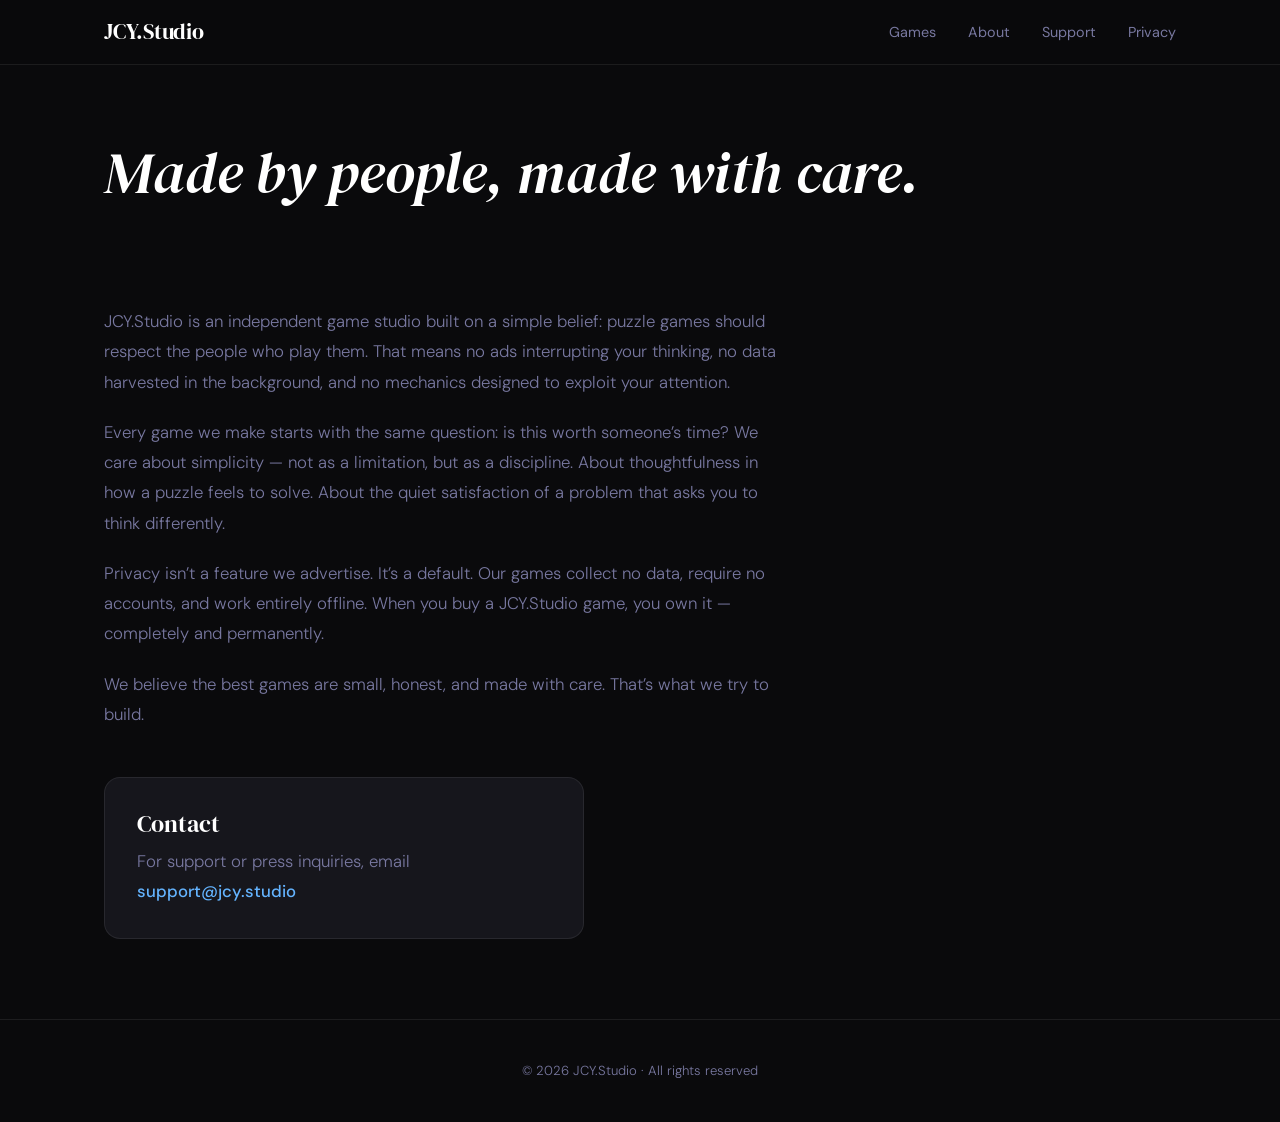
==== about.html @ 0f06533d "Update copyright dates to 2026 and revise About headline - Update all footer copyright years from 20" ====
<!DOCTYPE html>
<html lang="en">
<head>
  <meta charset="UTF-8">
  <meta name="viewport" content="width=device-width, initial-scale=1.0">
  <title>About — JCY.Studio</title>
  <meta name="description" content="JCY.Studio is an independent game studio focused on simplicity, thoughtfulness, and respect for the player.">
  <link rel="stylesheet" href="style.css">
</head>
<body>

  <!-- Nav -->
  <nav class="nav">
    <div class="container">
      <a href="index.html" class="nav-logo">JCY.Studio</a>
      <button class="nav-toggle" aria-label="Toggle menu" onclick="document.querySelector('.nav-links').classList.toggle('open')">&#9776;</button>
      <ul class="nav-links">
        <li><a href="index.html#games">Games</a></li>
        <li><a href="about.html">About</a></li>
        <li><a href="support.html">Support</a></li>
        <li><a href="privacy.html">Privacy</a></li>
      </ul>
    </div>
  </nav>

  <!-- Content -->
  <section class="hero" style="min-height:auto; padding-top:140px; padding-bottom:0;">
    <div class="container">
      <h1 class="hero-tagline fade-up" style="font-style:italic;">Made by people, made with care.</h1>
    </div>
  </section>

  <section class="content-section about-content">
    <div class="container">
      <p class="fade-up">JCY.Studio is an independent game studio built on a simple belief: puzzle games should respect the people who play them. That means no ads interrupting your thinking, no data harvested in the background, and no mechanics designed to exploit your attention.</p>
      <p class="fade-up fade-up-d1">Every game we make starts with the same question: is this worth someone&rsquo;s time? We care about simplicity &mdash; not as a limitation, but as a discipline. About thoughtfulness in how a puzzle feels to solve. About the quiet satisfaction of a problem that asks you to think differently.</p>
      <p class="fade-up fade-up-d2">Privacy isn&rsquo;t a feature we advertise. It&rsquo;s a default. Our games collect no data, require no accounts, and work entirely offline. When you buy a JCY.Studio game, you own it &mdash; completely and permanently.</p>
      <p class="fade-up fade-up-d3">We believe the best games are small, honest, and made with care. That&rsquo;s what we try to build.</p>

      <div class="contact-block fade-up fade-up-d3">
        <h3>Contact</h3>
        <p style="color:var(--muted); font-weight:300;">For support or press inquiries, email <a href="mailto:support@jcy.studio">support@jcy.studio</a></p>
      </div>
    </div>
  </section>

  <!-- Footer -->
  <footer class="footer">
    <div class="container">
      <p>&copy; 2026 JCY.Studio &middot; All rights reserved</p>
    </div>
  </footer>

</body>
</html>
---- style.css ----
/* ── JCY.Studio — Design System ────────────────────────── */

@import url('https://fonts.googleapis.com/css2?family=DM+Sans:wght@300;400;500&family=DM+Serif+Display:ital@0;1&display=swap');

/* ── Tokens ──────────────────────────────────────────────── */
:root {
  --black: #0a0a0c;
  --off-black: #111115;
  --surface: #16161c;
  --border: rgba(255,255,255,0.08);
  --text: #e8e8f0;
  --muted: #7878a0;
  --white: #ffffff;
  --accent: #64b4ff;
  --radius: 16px;
  --radius-sm: 10px;
}

/* Per-game accent overrides */
body.accent-blue    { --accent: #64b4ff; }
body.accent-amber   { --accent: #ffbe64; }
body.accent-violet  { --accent: #dc50ff; }

/* ── Reset ───────────────────────────────────────────────── */
*, *::before, *::after { margin: 0; padding: 0; box-sizing: border-box; }

html {
  font-size: 16px;
  scroll-behavior: smooth;
  -webkit-font-smoothing: antialiased;
}

body {
  font-family: 'DM Sans', system-ui, sans-serif;
  font-weight: 400;
  color: var(--text);
  background: var(--black);
  line-height: 1.65;
  overflow-x: hidden;
}

img { display: block; max-width: 100%; height: auto; }
a   { color: inherit; text-decoration: none; }

/* ── Typography ──────────────────────────────────────────── */
h1, h2, h3 {
  font-family: 'DM Serif Display', serif;
  font-weight: 400;
  line-height: 1.15;
}

h1 { font-size: clamp(2.2rem, 5vw, 3.6rem); }
h2 { font-size: clamp(1.6rem, 3.5vw, 2.4rem); }
h3 { font-size: clamp(1.15rem, 2vw, 1.5rem); }

p { max-width: 640px; }

.muted { color: var(--muted); }

/* ── Layout ──────────────────────────────────────────────── */
.container {
  width: 100%;
  max-width: 1120px;
  margin: 0 auto;
  padding: 0 24px;
}

section {
  padding: 96px 0;
}

/* ── Nav ─────────────────────────────────────────────────── */
.nav {
  position: fixed;
  top: 0; left: 0; right: 0;
  z-index: 100;
  background: rgba(10,10,12,0.82);
  backdrop-filter: blur(16px);
  -webkit-backdrop-filter: blur(16px);
  border-bottom: 1px solid var(--border);
}

.nav .container {
  display: flex;
  align-items: center;
  justify-content: space-between;
  height: 64px;
}

.nav-logo {
  font-family: 'DM Serif Display', serif;
  font-size: 1.35rem;
  color: var(--white);
  letter-spacing: -0.01em;
}

.nav-links {
  display: flex;
  gap: 32px;
  list-style: none;
}

.nav-links a {
  font-size: 0.9rem;
  font-weight: 400;
  color: var(--muted);
  transition: color 0.2s;
}

.nav-links a:hover { color: var(--white); }

/* Mobile nav toggle */
.nav-toggle {
  display: none;
  background: none;
  border: none;
  color: var(--white);
  font-size: 1.5rem;
  cursor: pointer;
}

/* ── Hero ─────────────────────────────────────────────────── */
.hero {
  min-height: 90vh;
  display: flex;
  align-items: center;
  padding-top: 64px;
  position: relative;
  overflow: hidden;
}

.hero-inner {
  display: grid;
  grid-template-columns: 1fr 1fr;
  gap: 48px;
  align-items: center;
  width: 100%;
}

.hero-text { z-index: 2; }

.hero-tagline {
  font-family: 'DM Serif Display', serif;
  font-style: italic;
  color: var(--white);
  margin-bottom: 20px;
}

.hero-body {
  font-weight: 300;
  font-size: 1.1rem;
  color: var(--muted);
  margin-bottom: 32px;
  max-width: 520px;
}

/* ── Glow backgrounds ────────────────────────────────────── */
.hero-glow {
  position: absolute;
  border-radius: 50%;
  filter: blur(120px);
  opacity: 0.18;
  pointer-events: none;
  z-index: 0;
}

.glow-blue {
  width: 600px; height: 600px;
  background: #64b4ff;
  left: -10%; top: 10%;
}

.glow-amber {
  width: 500px; height: 500px;
  background: #ffbe64;
  right: -5%; top: 30%;
}

.glow-accent {
  width: 600px; height: 600px;
  background: var(--accent);
  left: -10%; top: 10%;
}

.glow-accent-r {
  width: 400px; height: 400px;
  background: var(--accent);
  right: -8%; bottom: 0;
  opacity: 0.1;
}

/* ── Buttons ─────────────────────────────────────────────── */
.btn {
  display: inline-flex;
  align-items: center;
  gap: 8px;
  padding: 14px 28px;
  border-radius: 100px;
  font-family: 'DM Sans', sans-serif;
  font-weight: 500;
  font-size: 0.95rem;
  transition: transform 0.2s, box-shadow 0.2s;
  border: none;
  cursor: pointer;
}

.btn:hover {
  transform: translateY(-2px);
  box-shadow: 0 8px 24px rgba(0,0,0,0.4);
}

.btn-accent {
  background: var(--accent);
  color: var(--black);
}

.btn-outline {
  background: transparent;
  color: var(--text);
  border: 1px solid var(--border);
}

.btn-outline:hover {
  border-color: rgba(255,255,255,0.2);
}

/* ── Device Mockup ───────────────────────────────────────── */
.device-frame {
  position: relative;
  z-index: 2;
}

.device-mockup {
  width: 280px;
  border-radius: 32px;
  border: 3px solid rgba(255,255,255,0.1);
  box-shadow:
    0 24px 80px rgba(0,0,0,0.5),
    0 0 0 1px rgba(255,255,255,0.04);
  overflow: hidden;
}

.device-group {
  display: flex;
  gap: 24px;
  justify-content: center;
  align-items: flex-start;
}

.device-group .device-mockup:nth-child(2) {
  margin-top: 48px;
}

/* ── Game Cards (index) ──────────────────────────────────── */
.games-grid {
  display: grid;
  grid-template-columns: repeat(3, 1fr);
  gap: 24px;
}

.game-card {
  background: var(--surface);
  border: 1px solid var(--border);
  border-radius: var(--radius);
  padding: 40px 32px;
  transition: transform 0.25s, border-color 0.25s, box-shadow 0.25s;
  display: flex;
  flex-direction: column;
}

.game-card:hover {
  transform: translateY(-4px);
  border-color: var(--accent);
  box-shadow: 0 12px 40px rgba(0,0,0,0.3);
}

.game-card-icon {
  font-size: 2.4rem;
  margin-bottom: 16px;
}

.game-card h3 {
  color: var(--white);
  margin-bottom: 8px;
}

.game-card p {
  color: var(--muted);
  font-size: 0.92rem;
  font-weight: 300;
  flex-grow: 1;
}

.game-card .card-link {
  margin-top: 20px;
  font-size: 0.88rem;
  font-weight: 500;
  color: var(--accent);
  display: inline-flex;
  align-items: center;
  gap: 6px;
}

.game-card:nth-child(1) { --accent: #64b4ff; }
.game-card:nth-child(2) { --accent: #ffbe64; }
.game-card:nth-child(3) { --accent: #dc50ff; }

/* ── Device Placeholder ──────────────────────────────────── */
.device-placeholder {
  width: 280px;
  height: 606px; /* 375×812 aspect in 280px width */
  display: flex;
  flex-direction: column;
  align-items: center;
  justify-content: center;
  gap: 8px;
  background: var(--surface);
  color: var(--muted);
  font-size: 0.88rem;
  font-weight: 400;
  letter-spacing: 0.02em;
}

.device-placeholder .placeholder-sub {
  font-size: 0.78rem;
  font-weight: 300;
  opacity: 0.6;
}

/* ── Features Grid ───────────────────────────────────────── */
.features-grid {
  display: grid;
  grid-template-columns: repeat(2, 1fr);
  gap: 20px;
}

.feature-item {
  background: var(--surface);
  border: 1px solid var(--border);
  border-radius: var(--radius-sm);
  padding: 28px 24px;
}

.feature-item h3 {
  font-size: 1.05rem;
  color: var(--white);
  margin-bottom: 4px;
}

/* ── Content Sections ────────────────────────────────────── */
.content-section {
  padding: 80px 0;
}

.content-section h2 {
  color: var(--white);
  margin-bottom: 24px;
}

.content-section p {
  color: var(--muted);
  font-weight: 300;
  font-size: 1.05rem;
  line-height: 1.75;
  margin-bottom: 16px;
}

.content-section p:last-child {
  margin-bottom: 0;
}

/* ── Studio Statement ────────────────────────────────────── */
.studio-statement {
  text-align: center;
  padding: 96px 0;
  border-top: 1px solid var(--border);
}

.studio-statement h2 {
  color: var(--white);
  margin-bottom: 16px;
  font-style: italic;
}

.studio-statement p {
  color: var(--muted);
  font-weight: 300;
  max-width: 480px;
  margin: 0 auto 24px;
}

/* ── About Page ──────────────────────────────────────────── */
.about-content p {
  color: var(--muted);
  font-weight: 300;
  font-size: 1.05rem;
  line-height: 1.8;
  margin-bottom: 20px;
  max-width: 680px;
}

.contact-block {
  margin-top: 48px;
  padding: 32px;
  background: var(--surface);
  border: 1px solid var(--border);
  border-radius: var(--radius);
  max-width: 480px;
}

.contact-block h3 {
  color: var(--white);
  margin-bottom: 8px;
}

.contact-block a {
  color: var(--accent);
  font-weight: 500;
}

/* ── Support / FAQ ───────────────────────────────────────── */
.faq-list {
  max-width: 720px;
}

.faq-item {
  border-bottom: 1px solid var(--border);
  padding: 28px 0;
}

.faq-item:first-child {
  border-top: 1px solid var(--border);
}

.faq-q {
  font-family: 'DM Serif Display', serif;
  font-size: 1.1rem;
  color: var(--white);
  margin-bottom: 10px;
}

.faq-a {
  color: var(--muted);
  font-weight: 300;
  font-size: 0.95rem;
  line-height: 1.7;
}

.faq-a a {
  color: var(--accent);
  font-weight: 400;
}

/* ── Privacy ─────────────────────────────────────────────── */
.legal-content {
  max-width: 720px;
}

.legal-content h2 {
  margin-top: 48px;
  margin-bottom: 12px;
  font-size: 1.3rem;
}

.legal-content h2:first-of-type {
  margin-top: 0;
}

.legal-content p {
  color: var(--muted);
  font-weight: 300;
  line-height: 1.75;
  margin-bottom: 12px;
}

.effective-date {
  color: var(--muted);
  font-size: 0.9rem;
  margin-bottom: 40px;
}

/* ── Footer ──────────────────────────────────────────────── */
.footer {
  border-top: 1px solid var(--border);
  padding: 40px 0;
  text-align: center;
}

.footer p {
  color: var(--muted);
  font-size: 0.82rem;
  font-weight: 300;
  max-width: 100%;
}

/* ── Animations ──────────────────────────────────────────── */
@keyframes fadeUp {
  from {
    opacity: 0;
    transform: translateY(24px);
  }
  to {
    opacity: 1;
    transform: translateY(0);
  }
}

.fade-up {
  animation: fadeUp 0.7s ease-out both;
}

.fade-up-d1 { animation-delay: 0.1s; }
.fade-up-d2 { animation-delay: 0.2s; }
.fade-up-d3 { animation-delay: 0.35s; }
.fade-up-d4 { animation-delay: 0.5s; }

/* Neon pulse for Juliet's page */
@keyframes neonPulse {
  0%, 100% { opacity: 0.15; }
  50%      { opacity: 0.25; }
}

.glow-neon {
  animation: neonPulse 4s ease-in-out infinite;
}

/* ── Responsive ──────────────────────────────────────────── */
@media (max-width: 768px) {
  .nav-links {
    display: none;
    position: absolute;
    top: 64px;
    left: 0; right: 0;
    background: rgba(10,10,12,0.96);
    backdrop-filter: blur(16px);
    flex-direction: column;
    padding: 24px;
    gap: 20px;
    border-bottom: 1px solid var(--border);
  }

  .nav-links.open { display: flex; }

  .nav-toggle { display: block; }

  .hero-inner {
    grid-template-columns: 1fr;
    text-align: center;
  }

  .hero-body { margin-left: auto; margin-right: auto; }

  .device-group {
    justify-content: center;
  }

  .device-mockup { width: 200px; }

  .games-grid {
    grid-template-columns: 1fr;
    gap: 16px;
  }

  .features-grid {
    grid-template-columns: 1fr;
  }

  section { padding: 64px 0; }

  .hero { min-height: 70vh; }
}

@media (max-width: 480px) {
  .device-group { flex-direction: column; align-items: center; gap: 16px; }
  .device-group .device-mockup:nth-child(2) { margin-top: 0; }
  .device-mockup { width: 240px; }
}
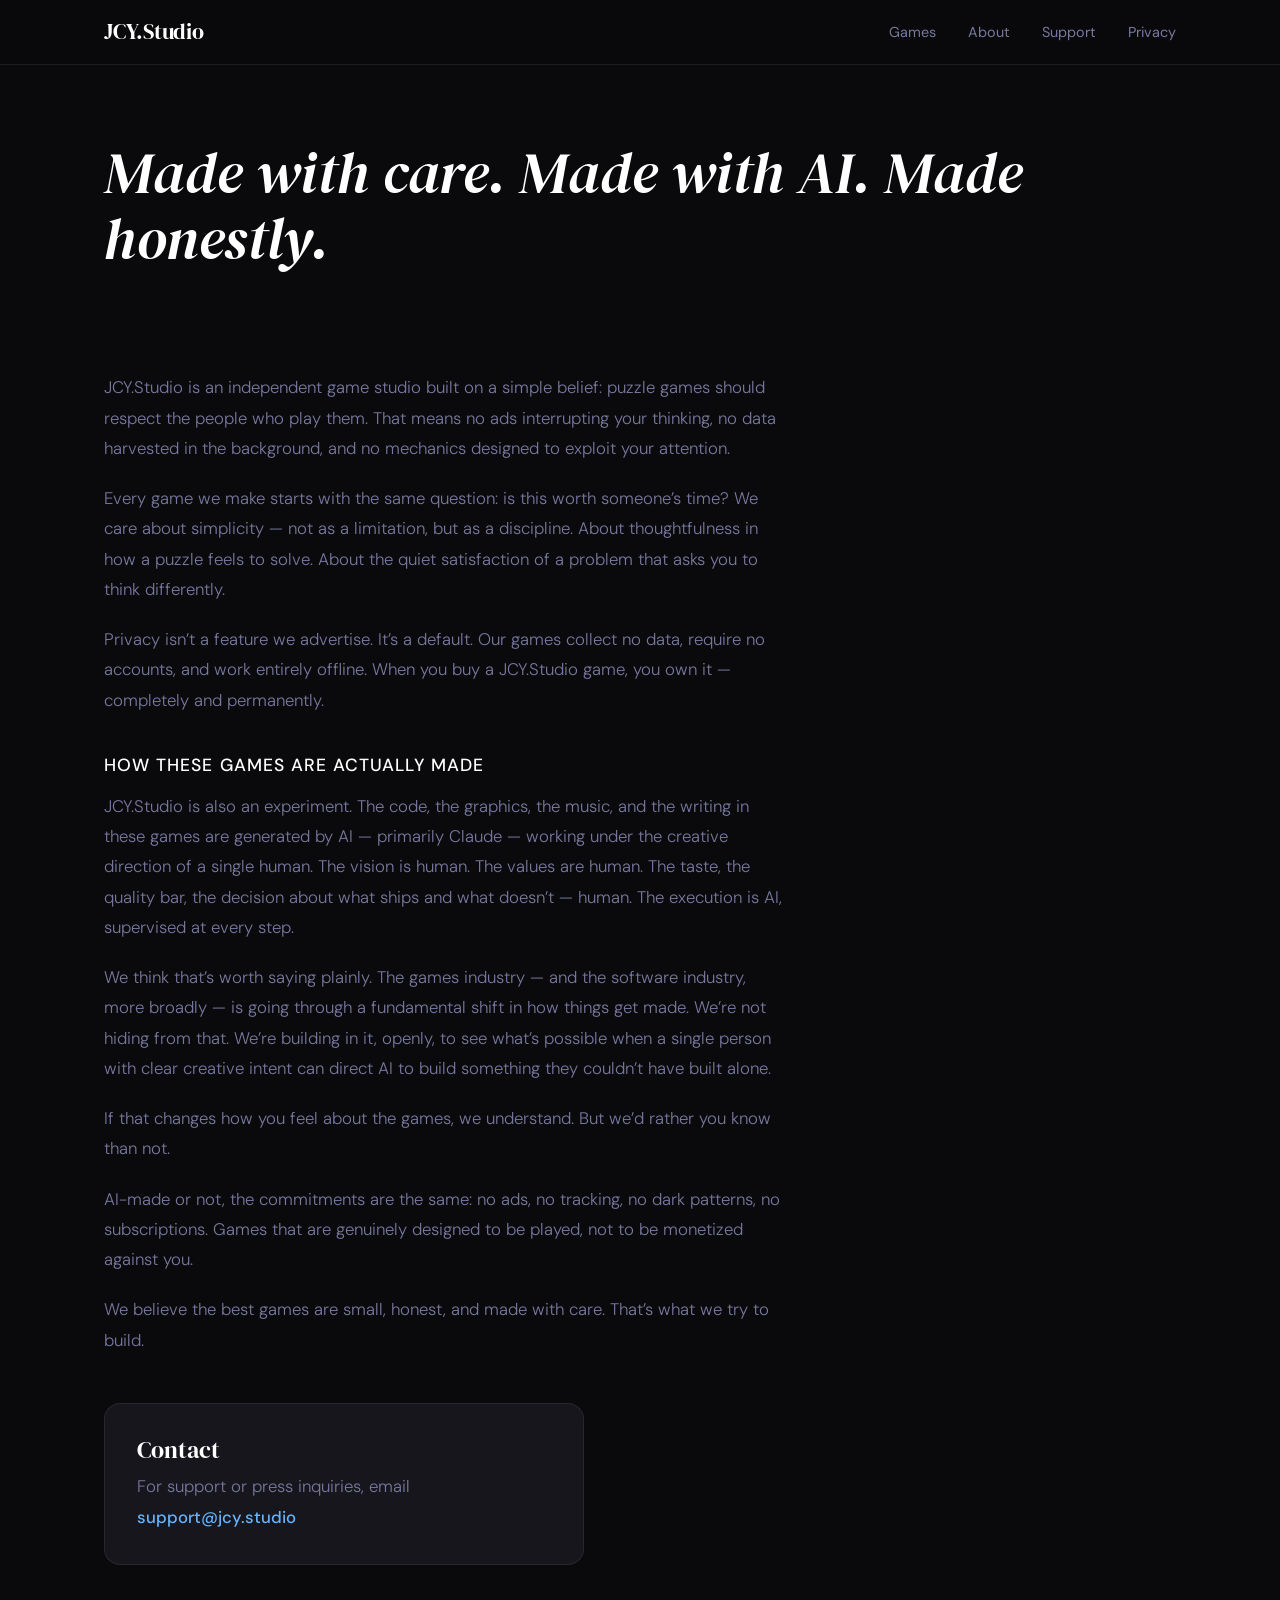
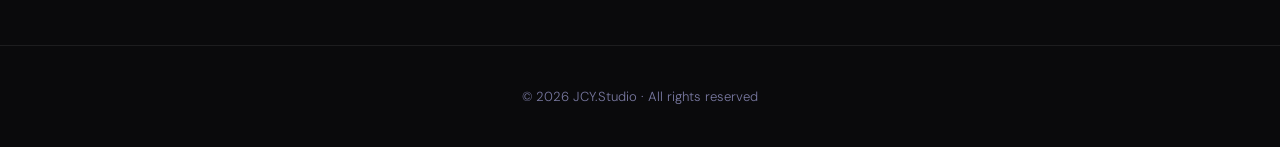
==== commit 9d20a336: "Add App Store link for Juliet's Dilemma, Mnemora page, and AI transparency content - Link "Available" ====
--- a/about.html
+++ b/about.html
@@ -26,7 +26,7 @@
   <!-- Content -->
   <section class="hero" style="min-height:auto; padding-top:140px; padding-bottom:0;">
     <div class="container">
-      <h1 class="hero-tagline fade-up" style="font-style:italic;">Made by people, made with care.</h1>
+      <h1 class="hero-tagline fade-up" style="font-style:italic;">Made with care. Made with AI. Made honestly.</h1>
     </div>
   </section>
 
@@ -35,6 +35,13 @@
       <p class="fade-up">JCY.Studio is an independent game studio built on a simple belief: puzzle games should respect the people who play them. That means no ads interrupting your thinking, no data harvested in the background, and no mechanics designed to exploit your attention.</p>
       <p class="fade-up fade-up-d1">Every game we make starts with the same question: is this worth someone&rsquo;s time? We care about simplicity &mdash; not as a limitation, but as a discipline. About thoughtfulness in how a puzzle feels to solve. About the quiet satisfaction of a problem that asks you to think differently.</p>
       <p class="fade-up fade-up-d2">Privacy isn&rsquo;t a feature we advertise. It&rsquo;s a default. Our games collect no data, require no accounts, and work entirely offline. When you buy a JCY.Studio game, you own it &mdash; completely and permanently.</p>
+
+      <h3 class="fade-up fade-up-d3" style="color:var(--white); font-size:1.1rem; margin-top:40px; margin-bottom:16px; text-transform:uppercase; letter-spacing:0.06em; font-family:'DM Sans',sans-serif; font-weight:500;">How these games are actually made</h3>
+      <p class="fade-up fade-up-d3">JCY.Studio is also an experiment. The code, the graphics, the music, and the writing in these games are generated by AI &mdash; primarily Claude &mdash; working under the creative direction of a single human. The vision is human. The values are human. The taste, the quality bar, the decision about what ships and what doesn&rsquo;t &mdash; human. The execution is AI, supervised at every step.</p>
+      <p class="fade-up fade-up-d3">We think that&rsquo;s worth saying plainly. The games industry &mdash; and the software industry, more broadly &mdash; is going through a fundamental shift in how things get made. We&rsquo;re not hiding from that. We&rsquo;re building in it, openly, to see what&rsquo;s possible when a single person with clear creative intent can direct AI to build something they couldn&rsquo;t have built alone.</p>
+      <p class="fade-up fade-up-d3">If that changes how you feel about the games, we understand. But we&rsquo;d rather you know than not.</p>
+      <p class="fade-up fade-up-d3">AI-made or not, the commitments are the same: no ads, no tracking, no dark patterns, no subscriptions. Games that are genuinely designed to be played, not to be monetized against you.</p>
+
       <p class="fade-up fade-up-d3">We believe the best games are small, honest, and made with care. That&rsquo;s what we try to build.</p>
 
       <div class="contact-block fade-up fade-up-d3">
--- a/style.css
+++ b/style.css
@@ -254,7 +254,7 @@
 /* ── Game Cards (index) ──────────────────────────────────── */
 .games-grid {
   display: grid;
-  grid-template-columns: repeat(3, 1fr);
+  grid-template-columns: repeat(auto-fit, minmax(240px, 1fr));
   gap: 24px;
 }
 
@@ -304,6 +304,45 @@
 .game-card:nth-child(1) { --accent: #64b4ff; }
 .game-card:nth-child(2) { --accent: #ffbe64; }
 .game-card:nth-child(3) { --accent: #dc50ff; }
+.game-card:nth-child(4) { --accent: #a855f7; }
+
+/* Coming-soon card */
+.game-card.coming-soon {
+  pointer-events: none;
+  opacity: 0.85;
+  position: relative;
+}
+
+.game-card.coming-soon .coming-soon-badge {
+  display: inline-block;
+  background: #a855f7;
+  color: var(--black);
+  font-family: 'DM Sans', sans-serif;
+  font-size: 0.72rem;
+  font-weight: 500;
+  text-transform: uppercase;
+  letter-spacing: 0.08em;
+  padding: 4px 12px;
+  border-radius: 100px;
+  margin-bottom: 12px;
+}
+
+/* Honest-note callout */
+.honest-note {
+  max-width: 720px;
+  margin: 0 auto;
+  padding: 28px 32px;
+  background: rgba(74, 222, 128, 0.06);
+  border-left: 3px solid rgba(74, 222, 128, 0.4);
+  border-radius: 0 var(--radius-sm) var(--radius-sm) 0;
+  color: var(--muted);
+  font-weight: 300;
+  font-size: 0.95rem;
+  line-height: 1.75;
+}
+
+/* Purple accent override */
+body.accent-purple { --accent: #a855f7; }
 
 /* ── Device Placeholder ──────────────────────────────────── */
 .device-placeholder {
